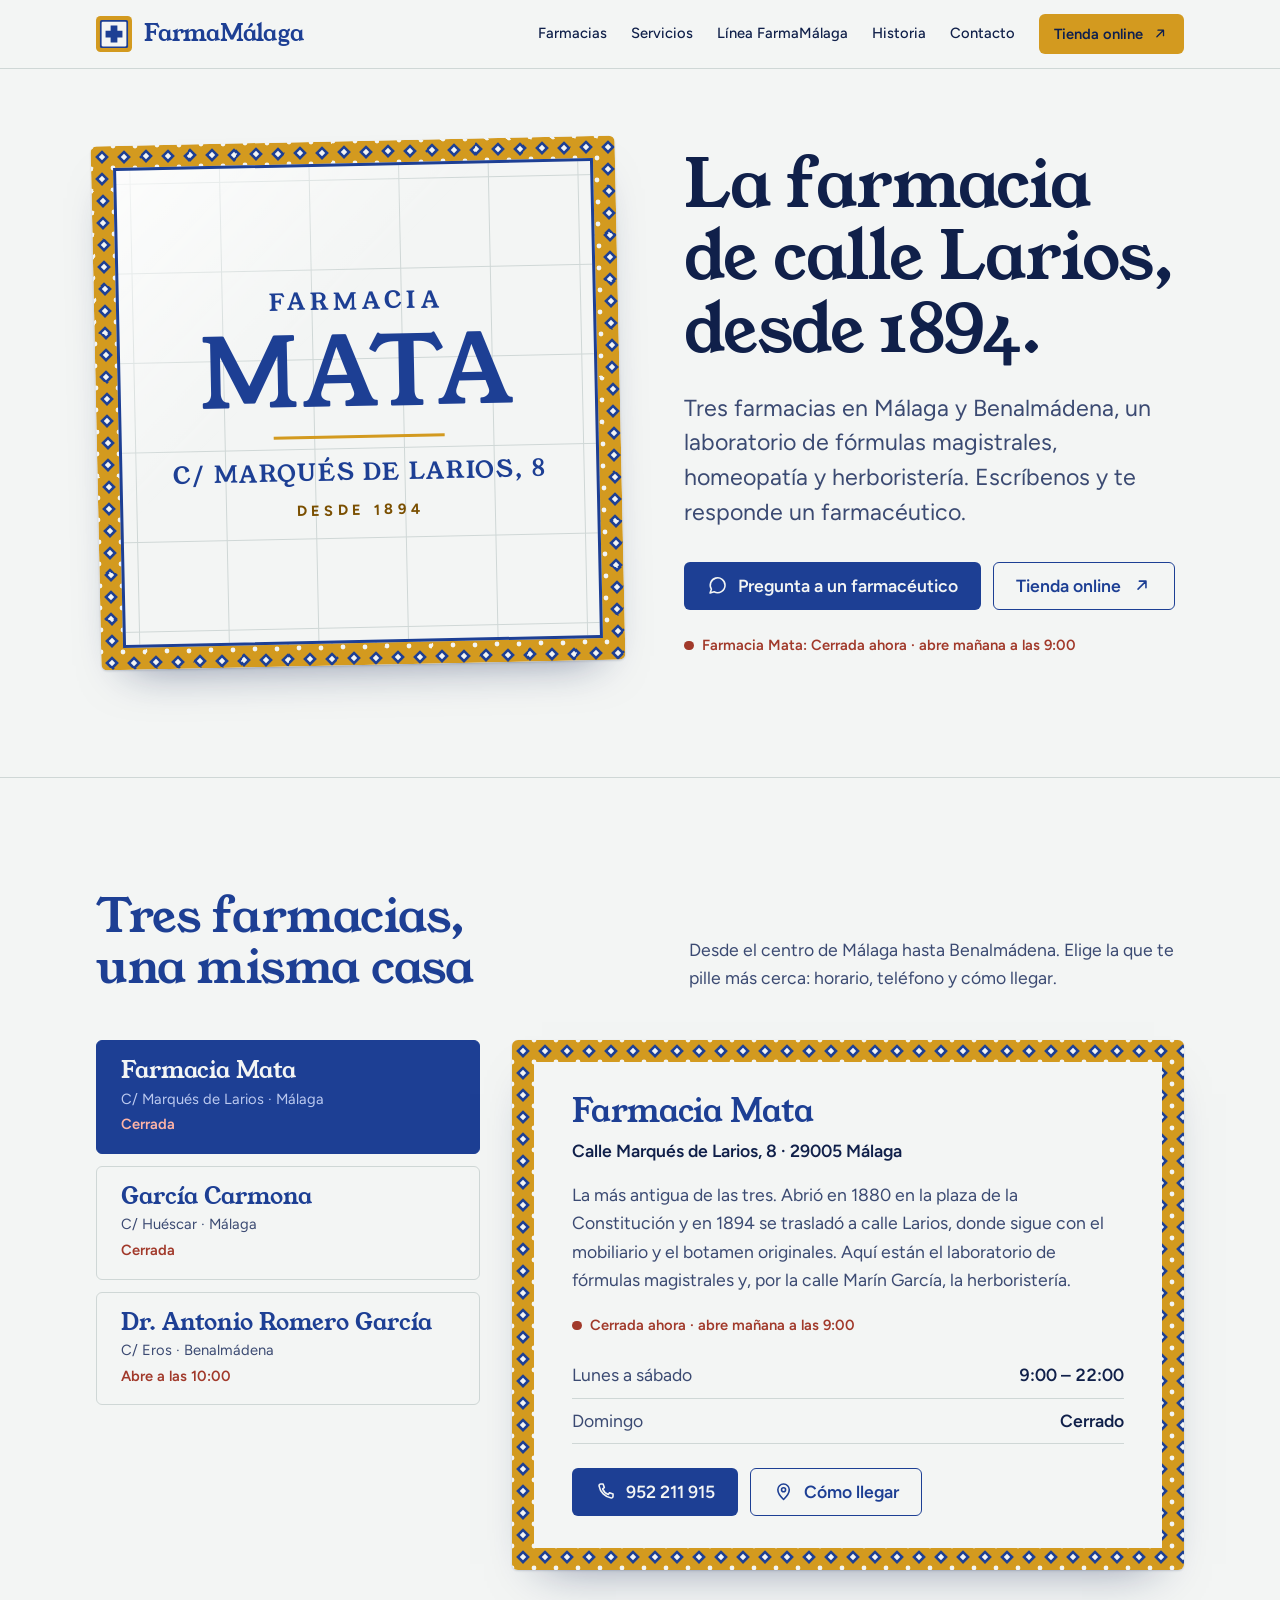
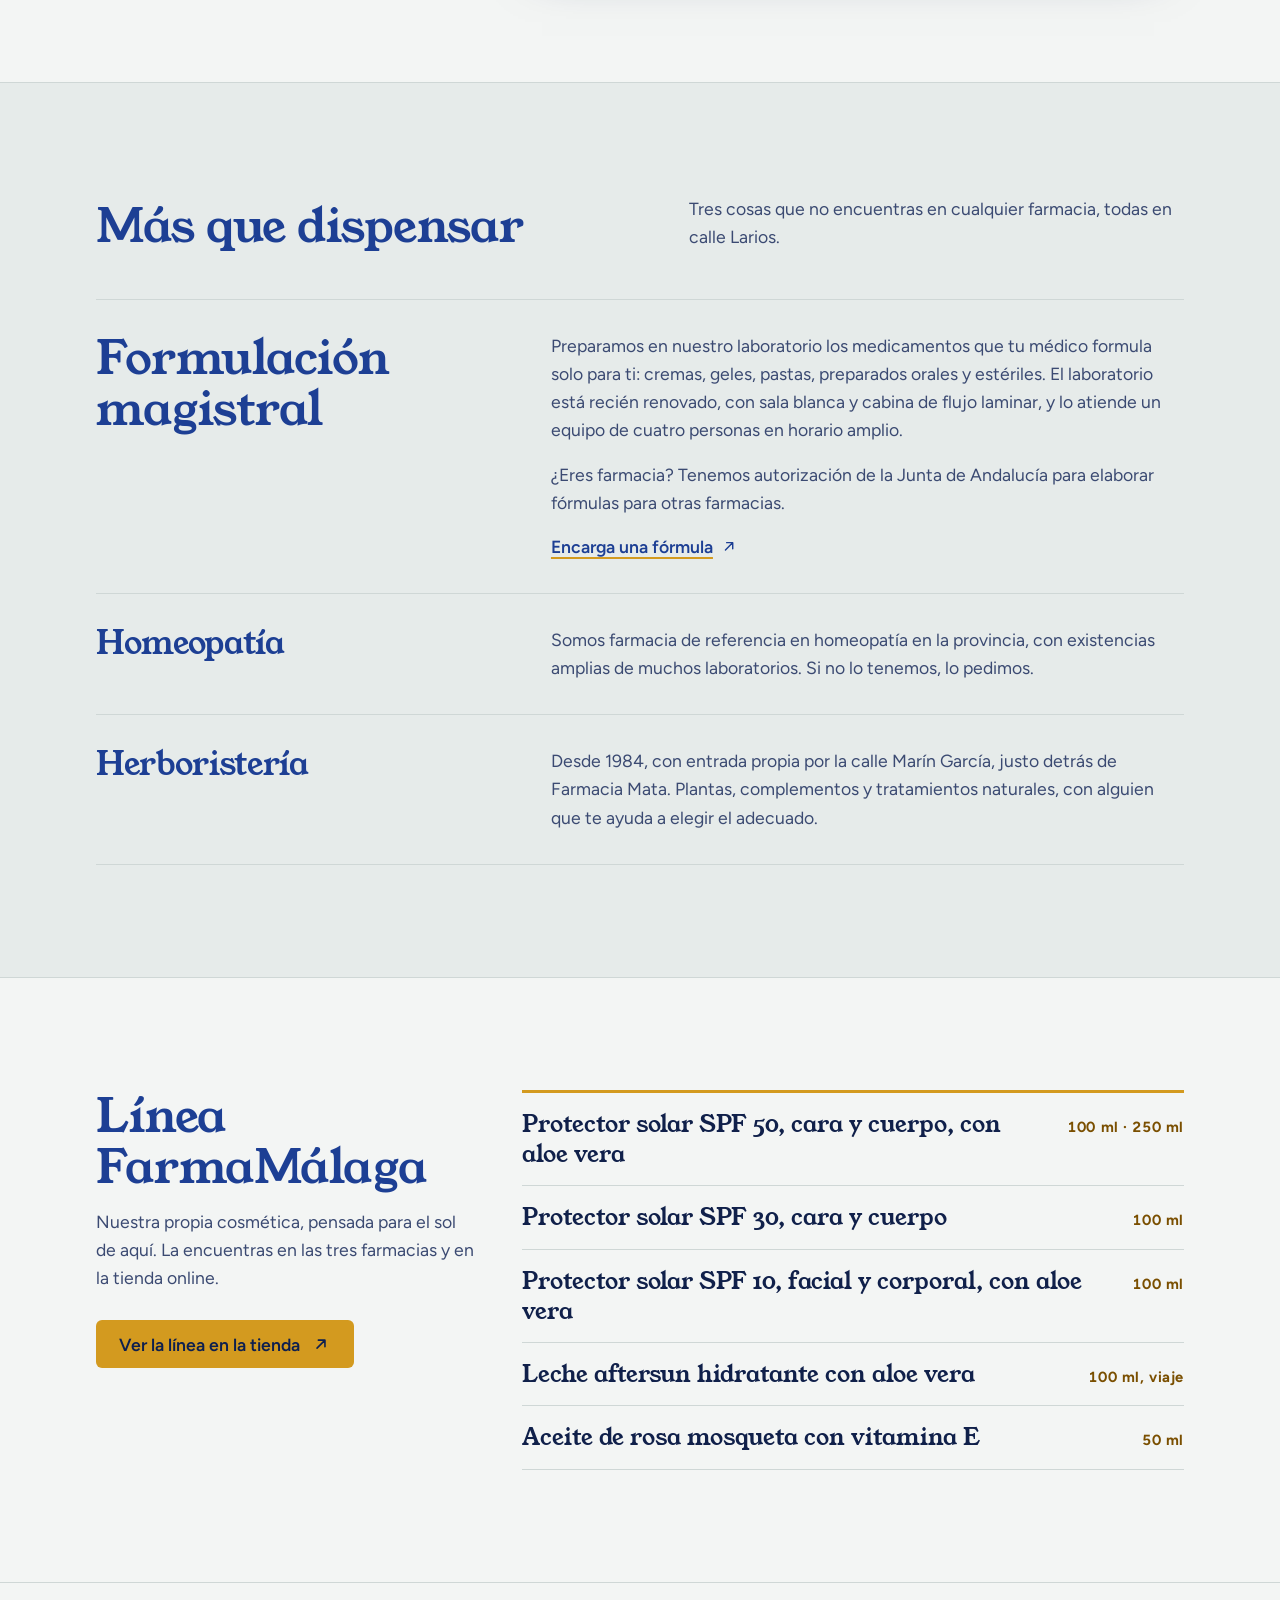
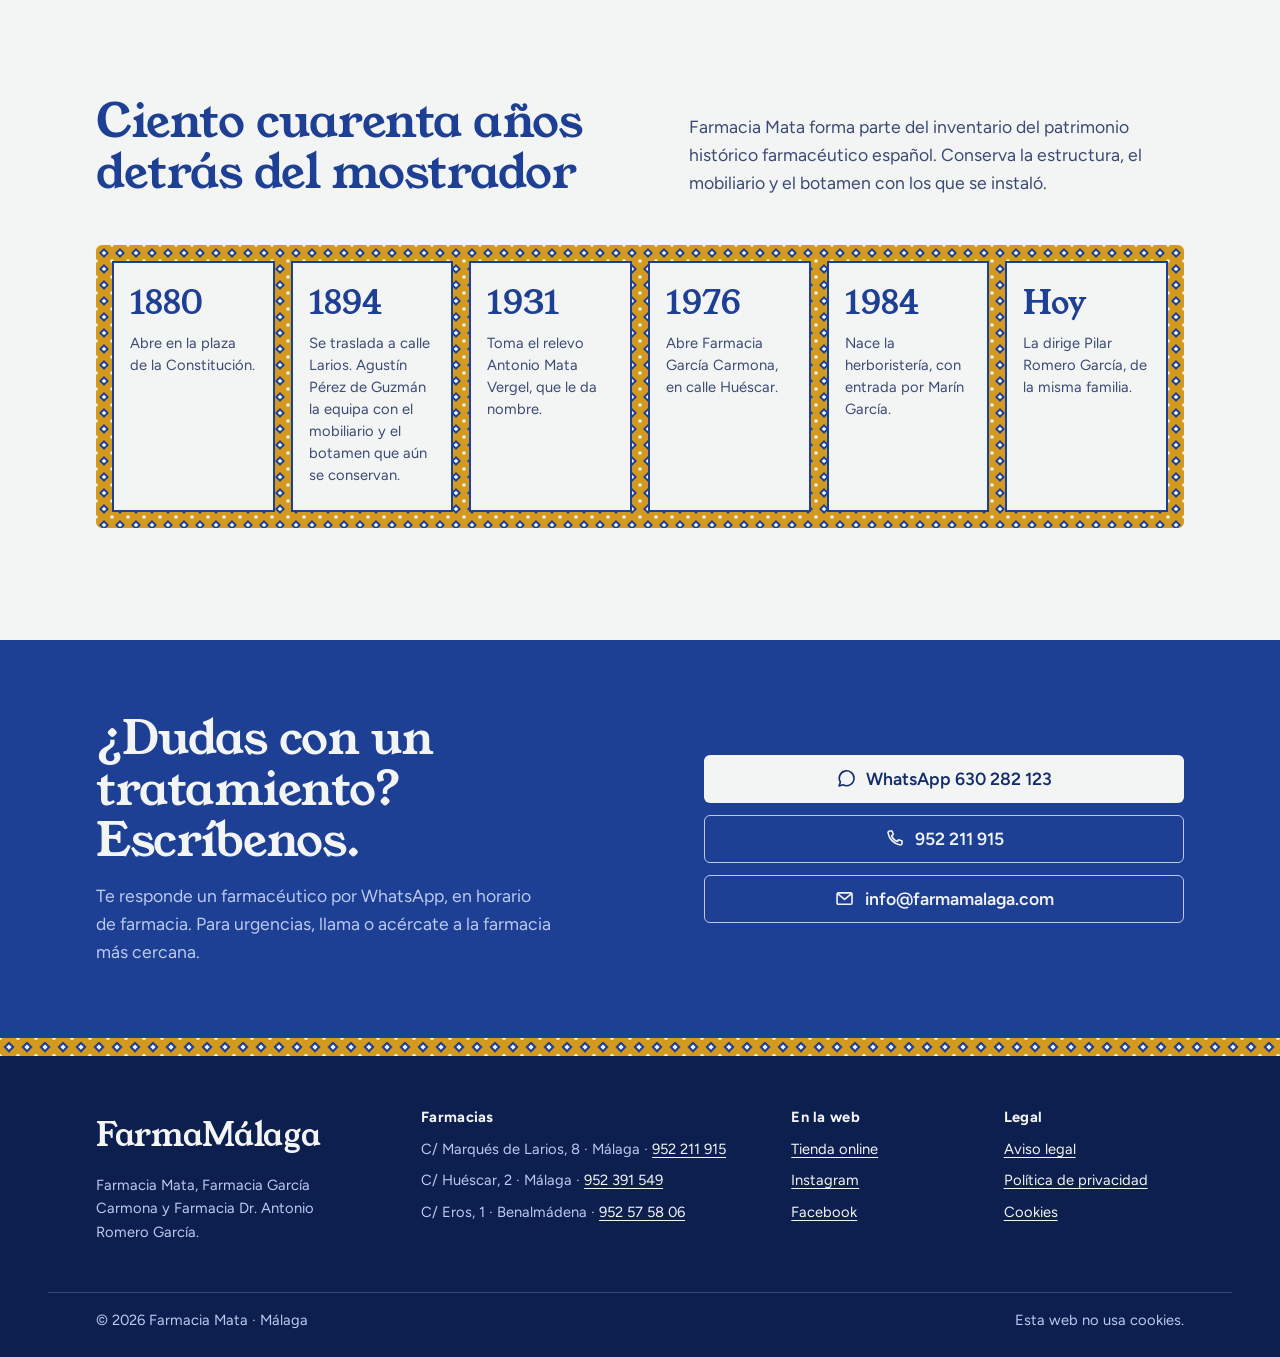
==== index.html @ 36fb7b19 "Web nueva de FarmaMálaga: placa de azulejo malagueña Inicio con las tres farmacias (horario y estado" ====
<!doctype html>
<html lang="es" class="no-js">
<head>
  <meta charset="utf-8">
  <meta name="viewport" content="width=device-width, initial-scale=1">
  <title>FarmaMálaga · Farmacia Mata, en calle Larios desde 1894</title>
  <meta name="description" content="Farmacia Mata, García Carmona y Dr. Antonio Romero García: tres farmacias en Málaga y Benalmádena. Fórmulas magistrales, homeopatía, herboristería y consejo farmacéutico por WhatsApp.">
  <link rel="canonical" href="https://farmamalaga.com/">
  <meta name="theme-color" content="#1d3f94">
  <meta property="og:type" content="website">
  <meta property="og:title" content="FarmaMálaga · Farmacia Mata, en calle Larios desde 1894">
  <meta property="og:description" content="Tres farmacias en Málaga y Benalmádena. Escríbenos y te responde un farmacéutico.">
  <meta property="og:locale" content="es_ES">
  <link rel="icon" href="assets/favicon.svg" type="image/svg+xml">
  <link rel="preload" href="assets/fonts/young-serif-400.woff2" as="font" type="font/woff2" crossorigin>
  <link rel="preload" href="assets/fonts/figtree-var.woff2" as="font" type="font/woff2" crossorigin>
  <link rel="stylesheet" href="css/styles.css">
  <script>document.documentElement.classList.replace('no-js','js');</script>
  <script type="application/ld+json">
  {
    "@context": "https://schema.org",
    "@graph": [
      {"@type": "Pharmacy", "name": "Farmacia Mata", "foundingDate": "1880", "telephone": "+34 952 211 915",
       "address": {"@type": "PostalAddress", "streetAddress": "Calle Marqués de Larios, 8", "postalCode": "29005", "addressLocality": "Málaga", "addressCountry": "ES"},
       "openingHours": "Mo-Sa 09:00-22:00", "url": "https://farmamalaga.com/"},
      {"@type": "Pharmacy", "name": "Farmacia García Carmona", "telephone": "+34 952 391 549",
       "address": {"@type": "PostalAddress", "streetAddress": "Calle Huéscar, 2", "postalCode": "29007", "addressLocality": "Málaga", "addressCountry": "ES"}},
      {"@type": "Pharmacy", "name": "Farmacia Dr. Antonio Romero García", "telephone": "+34 952 57 58 06",
       "address": {"@type": "PostalAddress", "streetAddress": "Calle Eros, 1", "addressLocality": "Benalmádena", "addressRegion": "Málaga", "addressCountry": "ES"}}
    ]
  }
  </script>
</head>
<body>
  <svg width="0" height="0" style="position:absolute" aria-hidden="true">
    <symbol id="i-chat" viewBox="0 0 24 24"><path d="M20.5 11.6a8.4 8.4 0 0 1-12.4 7.4L3.5 20.5l1.5-4.4A8.4 8.4 0 1 1 20.5 11.6Z" fill="none" stroke="currentColor" stroke-width="1.8" stroke-linejoin="round"/></symbol>
    <symbol id="i-phone" viewBox="0 0 24 24"><path d="M6.6 3.5h2.6l1.4 4-2 1.4a12 12 0 0 0 6.5 6.5l1.4-2 4 1.4v2.6a1.9 1.9 0 0 1-2 1.9A16.9 16.9 0 0 1 4.6 5.5a1.9 1.9 0 0 1 2-2Z" fill="none" stroke="currentColor" stroke-width="1.8" stroke-linejoin="round"/></symbol>
    <symbol id="i-pin" viewBox="0 0 24 24"><path d="M12 21s-6.5-6-6.5-11a6.5 6.5 0 0 1 13 0c0 5-6.5 11-6.5 11Z" fill="none" stroke="currentColor" stroke-width="1.8" stroke-linejoin="round"/><circle cx="12" cy="10" r="2.3" fill="none" stroke="currentColor" stroke-width="1.8"/></symbol>
    <symbol id="i-out" viewBox="0 0 24 24"><path d="M8 16 16.5 7.5M9.5 7h7.5v7.5" fill="none" stroke="currentColor" stroke-width="1.8" stroke-linecap="round" stroke-linejoin="round"/></symbol>
    <symbol id="i-mail" viewBox="0 0 24 24"><rect x="3.5" y="5.5" width="17" height="13" rx="1.5" fill="none" stroke="currentColor" stroke-width="1.8"/><path d="m4 6.5 8 6.5 8-6.5" fill="none" stroke="currentColor" stroke-width="1.8" stroke-linejoin="round"/></symbol>
    <symbol id="i-menu" viewBox="0 0 24 24"><path d="M4 7h16M4 12h16M4 17h16" stroke="currentColor" stroke-width="1.8" stroke-linecap="round"/></symbol>
  </svg>

  <a class="skip" href="#contenido">Saltar al contenido</a>

  <header class="site-header">
    <div class="wrap site-header__row">
      <a class="brand" href="#inicio" aria-label="FarmaMálaga, inicio">
        <img class="brand__mark" src="assets/favicon.svg" alt="" width="36" height="36">
        <span class="brand__name">FarmaMálaga</span>
      </a>
      <button class="nav-toggle" type="button" aria-expanded="false" aria-controls="nav">
        <svg aria-hidden="true"><use href="#i-menu"/></svg><span>Menú</span>
      </button>
      <nav id="nav" class="nav" aria-label="Principal">
        <a href="#farmacias">Farmacias</a>
        <a href="#servicios">Servicios</a>
        <a href="#linea">Línea FarmaMálaga</a>
        <a href="#historia">Historia</a>
        <a href="#contacto">Contacto</a>
        <a class="btn btn--small btn--ochre" data-shop href="https://farmamalaga.com/" rel="noopener">Tienda online<svg aria-hidden="true"><use href="#i-out"/></svg></a>
      </nav>
    </div>
  </header>

  <main id="contenido">
    <section class="hero" id="inicio" aria-labelledby="hero-title">
      <div class="wrap hero__grid">
        <figure class="plaque plaque--hero" aria-label="Placa de azulejo: Farmacia Mata, calle Marqués de Larios 8, desde 1894">
          <div class="plaque__field" aria-hidden="true">
            <span class="plaque__small">Farmacia</span>
            <span class="plaque__big">Mata</span>
            <span class="plaque__rule"></span>
            <span class="plaque__line">C/ Marqués de Larios, 8</span>
            <span class="plaque__year">Desde 1894</span>
          </div>
        </figure>

        <div class="hero__copy">
          <h1 id="hero-title">La farmacia de calle Larios, desde 1894.</h1>
          <p class="hero__lede">Tres farmacias en Málaga y Benalmádena, un laboratorio de fórmulas magistrales, homeopatía y herboristería. Escríbenos y te responde un farmacéutico.</p>
          <div class="actions">
            <a class="btn btn--cobalt" data-wa href="https://wa.me/34630282123" rel="noopener">
              <svg aria-hidden="true"><use href="#i-chat"/></svg>Pregunta a un farmacéutico
            </a>
            <a class="btn btn--line" data-shop href="https://farmamalaga.com/" rel="noopener">
              Tienda online<svg aria-hidden="true"><use href="#i-out"/></svg>
            </a>
          </div>
          <p class="status" data-status="mata"><span class="status__dot" aria-hidden="true"></span><span class="status__text">Farmacia Mata: lunes a sábado de 9:00 a 22:00</span></p>
        </div>
      </div>
    </section>

    <section class="section" id="farmacias" aria-labelledby="farmacias-title">
      <div class="wrap">
        <div class="section-head">
          <h2 id="farmacias-title">Tres farmacias, una misma casa</h2>
          <p>Desde el centro de Málaga hasta Benalmádena. Elige la que te pille más cerca: horario, teléfono y cómo llegar.</p>
        </div>

        <div class="pharmacies" data-tabs>
          <div class="pharmacies__list" role="tablist" aria-label="Farmacias">
            <a class="tile-tab" role="tab" id="tab-mata" href="#p-mata" aria-controls="p-mata" aria-selected="true">
              <span class="tile-tab__name">Farmacia Mata</span>
              <span class="tile-tab__street">C/ Marqués de Larios · Málaga</span>
              <span class="tile-tab__status" data-status-short="mata"></span>
            </a>
            <a class="tile-tab" role="tab" id="tab-garcia" href="#p-garcia" aria-controls="p-garcia" aria-selected="false" tabindex="-1">
              <span class="tile-tab__name">García Carmona</span>
              <span class="tile-tab__street">C/ Huéscar · Málaga</span>
              <span class="tile-tab__status" data-status-short="garcia"></span>
            </a>
            <a class="tile-tab" role="tab" id="tab-romero" href="#p-romero" aria-controls="p-romero" aria-selected="false" tabindex="-1">
              <span class="tile-tab__name">Dr. Antonio Romero García</span>
              <span class="tile-tab__street">C/ Eros · Benalmádena</span>
              <span class="tile-tab__status" data-status-short="romero"></span>
            </a>
          </div>

          <div class="pharmacies__stage">
            <article class="panel" id="p-mata" role="tabpanel" aria-labelledby="tab-mata" data-key="mata">
              <h3>Farmacia Mata</h3>
              <p class="panel__addr">Calle Marqués de Larios, 8 · 29005 Málaga</p>
              <p class="panel__text">La más antigua de las tres. Abrió en 1880 en la plaza de la Constitución y en 1894 se trasladó a calle Larios, donde sigue con el mobiliario y el botamen originales. Aquí están el laboratorio de fórmulas magistrales y, por la calle Marín García, la herboristería.</p>
              <p class="status" data-status="mata"><span class="status__dot" aria-hidden="true"></span><span class="status__text">Consulta el horario</span></p>
              <dl class="hours">
                <div><dt>Lunes a sábado</dt><dd>9:00 – 22:00</dd></div>
                <div><dt>Domingo</dt><dd>Cerrado</dd></div>
              </dl>
              <div class="actions actions--panel">
                <a class="btn btn--cobalt" href="tel:+34952211915"><svg aria-hidden="true"><use href="#i-phone"/></svg>952 211 915</a>
                <a class="btn btn--line" href="https://www.google.com/maps/search/?api=1&amp;query=Farmacia+Mata+Calle+Marqu%C3%A9s+de+Larios+8+M%C3%A1laga" rel="noopener"><svg aria-hidden="true"><use href="#i-pin"/></svg>Cómo llegar</a>
              </div>
            </article>

            <article class="panel" id="p-garcia" role="tabpanel" aria-labelledby="tab-garcia" data-key="garcia">
              <h3>Farmacia García Carmona</h3>
              <p class="panel__addr">Calle Huéscar, 2 · 29007 Málaga</p>
              <p class="panel__text">En el centro financiero de la ciudad, abierta desde 1976. Cómoda para pasar antes o después del trabajo.</p>
              <p class="status" data-status="garcia"><span class="status__dot" aria-hidden="true"></span><span class="status__text">Consulta el horario</span></p>
              <dl class="hours">
                <div><dt>Lunes a viernes</dt><dd>9:30 – 14:00 · 16:30 – 20:00</dd></div>
                <div><dt>En verano, tardes</dt><dd>17:00 – 20:30</dd></div>
                <div><dt>Sábado</dt><dd>10:00 – 13:30</dd></div>
                <div><dt>Domingo</dt><dd>Cerrado</dd></div>
              </dl>
              <div class="actions actions--panel">
                <a class="btn btn--cobalt" href="tel:+34952391549"><svg aria-hidden="true"><use href="#i-phone"/></svg>952 391 549</a>
                <a class="btn btn--line" href="https://www.google.com/maps/search/?api=1&amp;query=Farmacia+Calle+Hu%C3%A9scar+2+M%C3%A1laga" rel="noopener"><svg aria-hidden="true"><use href="#i-pin"/></svg>Cómo llegar</a>
              </div>
            </article>

            <article class="panel" id="p-romero" role="tabpanel" aria-labelledby="tab-romero" data-key="romero">
              <h3>Farmacia Dr. Antonio Romero García</h3>
              <p class="panel__addr">Calle Eros, 1 · Benalmádena</p>
              <p class="panel__text">Junto al Hospital Xanit Internacional y Novaschool. La única de las tres que abre los domingos y festivos por la mañana.</p>
              <p class="status" data-status="romero"><span class="status__dot" aria-hidden="true"></span><span class="status__text">Consulta el horario</span></p>
              <dl class="hours">
                <div><dt>Lunes a viernes</dt><dd>9:00 – 21:00</dd></div>
                <div><dt>Sábado</dt><dd>9:30 – 15:00</dd></div>
                <div><dt>Domingo y festivos</dt><dd>10:00 – 14:00</dd></div>
              </dl>
              <div class="actions actions--panel">
                <a class="btn btn--cobalt" href="tel:+34952575806"><svg aria-hidden="true"><use href="#i-phone"/></svg>952 57 58 06</a>
                <a class="btn btn--line" href="https://www.google.com/maps/search/?api=1&amp;query=Farmacia+Calle+Eros+1+Benalm%C3%A1dena" rel="noopener"><svg aria-hidden="true"><use href="#i-pin"/></svg>Cómo llegar</a>
              </div>
            </article>
          </div>
        </div>
      </div>
    </section>

    <section class="section section--deep" id="servicios" aria-labelledby="servicios-title">
      <div class="wrap">
        <div class="section-head">
          <h2 id="servicios-title">Más que dispensar</h2>
          <p>Tres cosas que no encuentras en cualquier farmacia, todas en calle Larios.</p>
        </div>

        <div class="services">
          <article class="service service--lead">
            <h3>Formulación magistral</h3>
            <div class="service__body">
              <p>Preparamos en nuestro laboratorio los medicamentos que tu médico formula solo para ti: cremas, geles, pastas, preparados orales y estériles. El laboratorio está recién renovado, con sala blanca y cabina de flujo laminar, y lo atiende un equipo de cuatro personas en horario amplio.</p>
              <p>¿Eres farmacia? Tenemos autorización de la Junta de Andalucía para elaborar fórmulas para otras farmacias.</p>
              <a class="text-link" data-wa data-wa-text="Hola, quiero encargar una fórmula magistral: " href="https://wa.me/34630282123" rel="noopener">Encarga una fórmula<svg aria-hidden="true"><use href="#i-out"/></svg></a>
            </div>
          </article>
          <article class="service">
            <h3>Homeopatía</h3>
            <div class="service__body">
              <p>Somos farmacia de referencia en homeopatía en la provincia, con existencias amplias de muchos laboratorios. Si no lo tenemos, lo pedimos.</p>
            </div>
          </article>
          <article class="service">
            <h3>Herboristería</h3>
            <div class="service__body">
              <p>Desde 1984, con entrada propia por la calle Marín García, justo detrás de Farmacia Mata. Plantas, complementos y tratamientos naturales, con alguien que te ayuda a elegir el adecuado.</p>
            </div>
          </article>
        </div>
      </div>
    </section>

    <section class="section" id="linea" aria-labelledby="linea-title">
      <div class="wrap linea">
        <div class="section-head section-head--stack">
          <h2 id="linea-title">Línea FarmaMálaga</h2>
          <p>Nuestra propia cosmética, pensada para el sol de aquí. La encuentras en las tres farmacias y en la tienda online.</p>
          <a class="btn btn--ochre" data-shop-search="farmamalaga" href="https://farmamalaga.com/busqueda?controller=search&amp;s=farmamalaga" rel="noopener">Ver la línea en la tienda<svg aria-hidden="true"><use href="#i-out"/></svg></a>
        </div>
        <ul class="shelf">
          <li><a data-shop-search="farmamalaga protector solar spf 50" href="https://farmamalaga.com/busqueda?controller=search&amp;s=farmamalaga+protector+solar+spf+50" rel="noopener"><span class="shelf__name">Protector solar SPF 50, cara y cuerpo, con aloe vera</span><span class="shelf__fmt">100 ml · 250 ml</span></a></li>
          <li><a data-shop-search="farmamalaga protector solar spf 30" href="https://farmamalaga.com/busqueda?controller=search&amp;s=farmamalaga+protector+solar+spf+30" rel="noopener"><span class="shelf__name">Protector solar SPF 30, cara y cuerpo</span><span class="shelf__fmt">100 ml</span></a></li>
          <li><a data-shop-search="farmamalaga protector solar spf-10" href="https://farmamalaga.com/busqueda?controller=search&amp;s=farmamalaga+protector+solar+spf-10" rel="noopener"><span class="shelf__name">Protector solar SPF 10, facial y corporal, con aloe vera</span><span class="shelf__fmt">100 ml</span></a></li>
          <li><a data-shop-search="farmamalaga aftersun" href="https://farmamalaga.com/busqueda?controller=search&amp;s=farmamalaga+aftersun" rel="noopener"><span class="shelf__name">Leche aftersun hidratante con aloe vera</span><span class="shelf__fmt">100 ml, viaje</span></a></li>
          <li><a data-shop-search="farmamalaga rosa mosqueta" href="https://farmamalaga.com/busqueda?controller=search&amp;s=farmamalaga+rosa+mosqueta" rel="noopener"><span class="shelf__name">Aceite de rosa mosqueta con vitamina E</span><span class="shelf__fmt">50 ml</span></a></li>
        </ul>
      </div>
    </section>

    <section class="section section--history" id="historia" aria-labelledby="historia-title">
      <div class="wrap">
        <div class="section-head">
          <h2 id="historia-title">Ciento cuarenta años detrás del mostrador</h2>
          <p>Farmacia Mata forma parte del inventario del patrimonio histórico farmacéutico español. Conserva la estructura, el mobiliario y el botamen con los que se instaló.</p>
        </div>
        <ol class="timeline">
          <li><span class="timeline__year">1880</span><p>Abre en la plaza de la Constitución.</p></li>
          <li><span class="timeline__year">1894</span><p>Se traslada a calle Larios. Agustín Pérez de Guzmán la equipa con el mobiliario y el botamen que aún se conservan.</p></li>
          <li><span class="timeline__year">1931</span><p>Toma el relevo Antonio Mata Vergel, que le da nombre.</p></li>
          <li><span class="timeline__year">1976</span><p>Abre Farmacia García Carmona, en calle Huéscar.</p></li>
          <li><span class="timeline__year">1984</span><p>Nace la herboristería, con entrada por Marín García.</p></li>
          <li><span class="timeline__year">Hoy</span><p>La dirige Pilar Romero García, de la misma familia.</p></li>
        </ol>
      </div>
    </section>

    <section class="cta" id="contacto" aria-labelledby="contacto-title">
      <div class="wrap cta__grid">
        <div>
          <h2 id="contacto-title">¿Dudas con un tratamiento? Escríbenos.</h2>
          <p>Te responde un farmacéutico por WhatsApp, en horario de farmacia. Para urgencias, llama o acércate a la farmacia más cercana.</p>
        </div>
        <div class="cta__actions">
          <a class="btn btn--glaze" data-wa href="https://wa.me/34630282123" rel="noopener"><svg aria-hidden="true"><use href="#i-chat"/></svg>WhatsApp 630 282 123</a>
          <a class="btn btn--on-cobalt" href="tel:+34952211915"><svg aria-hidden="true"><use href="#i-phone"/></svg>952 211 915</a>
          <a class="btn btn--on-cobalt" href="mailto:info@farmamalaga.com"><svg aria-hidden="true"><use href="#i-mail"/></svg>info@farmamalaga.com</a>
        </div>
      </div>
    </section>
  </main>

  <footer class="footer">
    <div class="wrap footer__grid">
      <div class="footer__brand">
        <span class="brand__name">FarmaMálaga</span>
        <p>Farmacia Mata, Farmacia García Carmona y Farmacia Dr. Antonio Romero García.</p>
      </div>
      <div>
        <h2 class="footer__h">Farmacias</h2>
        <ul>
          <li>C/ Marqués de Larios, 8 · Málaga · <a href="tel:+34952211915">952 211 915</a></li>
          <li>C/ Huéscar, 2 · Málaga · <a href="tel:+34952391549">952 391 549</a></li>
          <li>C/ Eros, 1 · Benalmádena · <a href="tel:+34952575806">952 57 58 06</a></li>
        </ul>
      </div>
      <div>
        <h2 class="footer__h">En la web</h2>
        <ul>
          <li><a data-shop href="https://farmamalaga.com/" rel="noopener">Tienda online</a></li>
          <li><a href="https://www.instagram.com/farmacia_mata/" rel="noopener">Instagram</a></li>
          <li><a href="https://www.facebook.com/farmamalaga/" rel="noopener">Facebook</a></li>
        </ul>
      </div>
      <div>
        <h2 class="footer__h">Legal</h2>
        <ul>
          <li><a href="legal.html#aviso-legal">Aviso legal</a></li>
          <li><a href="legal.html#privacidad">Política de privacidad</a></li>
          <li><a href="legal.html#cookies">Cookies</a></li>
        </ul>
      </div>
    </div>
    <div class="wrap footer__base">
      <p>© <span data-year>2026</span> Farmacia Mata · Málaga</p>
      <p>Esta web no usa cookies.</p>
    </div>
  </footer>

  <script src="js/config.js"></script>
  <script src="js/main.js"></script>
</body>
</html>
---- css/styles.css ----
/* FarmaMálaga · placa de azulejo malagueña.
   Ground: glazed tile white. Ink: cobalt. Frame: ochre tiles. Grout is the only hairline. */

@font-face {
  font-family: "Young Serif";
  src: url("../assets/fonts/young-serif-400.woff2") format("woff2");
  font-weight: 400;
  font-display: swap;
}
@font-face {
  font-family: "Figtree";
  src: url("../assets/fonts/figtree-var.woff2") format("woff2");
  font-weight: 300 900;
  font-display: swap;
}
@font-face {
  font-family: "Figtree";
  src: url("../assets/fonts/figtree-var-italic.woff2") format("woff2");
  font-weight: 300 900;
  font-style: italic;
  font-display: swap;
}

:root {
  --glaze: #f3f5f4;
  --glaze-deep: #e6ebea;
  --grout: #cfd7d6;
  --ink: #10204a;
  --ink-soft: #3b4a72;
  --cobalt: #1d3f94;
  --cobalt-deep: #132c6c;
  --cobalt-night: #0d1f4f;
  --on-cobalt: #f3f5f4;
  --on-cobalt-soft: #bccaf0;
  --ochre: #d39a1f;
  --ochre-ink: #7a4f00;
  --open: #17734a;
  --closed: #a1392a;

  --display: "Young Serif", Georgia, serif;
  --body: "Figtree", system-ui, sans-serif;

  --step--1: clamp(0.84rem, 0.8rem + 0.15vw, 0.92rem);
  --step-0: clamp(1rem, 0.96rem + 0.2vw, 1.1rem);
  --step-1: clamp(1.2rem, 1.1rem + 0.45vw, 1.45rem);
  --step-2: clamp(1.5rem, 1.3rem + 0.9vw, 2.05rem);
  --step-3: clamp(1.95rem, 1.6rem + 1.7vw, 3rem);
  --step-4: clamp(2.4rem, 1.8rem + 3vw, 4.4rem);

  --s-1: 0.25rem; --s-2: 0.5rem; --s-3: 0.75rem; --s-4: 1rem; --s-5: 1.5rem;
  --s-6: 2rem; --s-7: 3rem; --s-8: 4.5rem; --s-9: 7rem;

  --gutter: clamp(1rem, 4vw, 3rem);
  --max: 74rem;
  --radius: 6px;
  --ease-out: cubic-bezier(0.16, 1, 0.3, 1);

  /* ochre frame tile: ochre ground, cobalt lozenge, glaze dots on the corners */
  --frame-tile: url("data:image/svg+xml,%3Csvg xmlns='http://www.w3.org/2000/svg' viewBox='0 0 24 24'%3E%3Crect width='24' height='24' fill='%23d39a1f'/%3E%3Cpath d='M12 4.5 19.5 12 12 19.5 4.5 12z' fill='%231d3f94'/%3E%3Cpath d='M12 8.5 15.5 12 12 15.5 8.5 12z' fill='%23f3f5f4'/%3E%3Ccircle cx='0' cy='0' r='2.6' fill='%23f3f5f4'/%3E%3Ccircle cx='24' cy='0' r='2.6' fill='%23f3f5f4'/%3E%3Ccircle cx='0' cy='24' r='2.6' fill='%23f3f5f4'/%3E%3Ccircle cx='24' cy='24' r='2.6' fill='%23f3f5f4'/%3E%3C/svg%3E");
}

*, *::before, *::after { box-sizing: border-box; }
html { -webkit-text-size-adjust: 100%; scroll-behavior: smooth; scroll-padding-top: 5rem; }
body {
  margin: 0;
  background: var(--glaze);
  color: var(--ink);
  font-family: var(--body);
  font-size: var(--step-0);
  line-height: 1.6;
  text-rendering: optimizeLegibility;
}
img, svg { display: block; max-width: 100%; }
h1, h2, h3 { font-family: var(--display); font-weight: 400; line-height: 1.08; margin: 0; text-wrap: balance; letter-spacing: -0.01em; }
p { margin: 0; text-wrap: pretty; }
a { color: inherit; text-underline-offset: 0.2em; text-decoration-thickness: 1px; }
::selection { background: var(--cobalt); color: var(--on-cobalt); }
:focus-visible { outline: 3px solid var(--ochre); outline-offset: 3px; border-radius: 3px; }
html { scrollbar-color: var(--cobalt) var(--glaze-deep); accent-color: var(--cobalt); caret-color: var(--cobalt); }

.wrap { width: 100%; max-width: var(--max); margin-inline: auto; padding-inline: var(--gutter); }
.skip { position: absolute; left: var(--s-4); top: -4rem; background: var(--cobalt); color: var(--on-cobalt); padding: var(--s-2) var(--s-4); z-index: 20; border-radius: var(--radius); }
.skip:focus { top: var(--s-4); }

/* ---------- Buttons ---------- */
.btn {
  display: inline-flex; align-items: center; gap: 0.55em;
  min-height: 3rem; padding: 0.7em 1.25em;
  font: 600 var(--step-0)/1.1 var(--body);
  text-decoration: none; border-radius: var(--radius);
  border: 1.5px solid transparent;
  transition: background-color 160ms ease-out, color 160ms ease-out, border-color 160ms ease-out, transform 140ms ease-out;
  -webkit-tap-highlight-color: transparent;
}
.btn svg { width: 1.2em; height: 1.2em; flex: none; }
.btn:active { transform: scale(0.97); }
.btn--small { min-height: 2.5rem; padding: 0.5em 0.95em; font-size: var(--step--1); }
.btn--cobalt { background: var(--cobalt); color: var(--on-cobalt); }
.btn--line { border-color: var(--cobalt); color: var(--cobalt); }
.btn--ochre { background: var(--ochre); color: var(--cobalt-night); }
.btn--glaze { background: var(--glaze); color: var(--cobalt-deep); }
.btn--on-cobalt { border-color: var(--on-cobalt-soft); color: var(--on-cobalt); }
@media (hover: hover) {
  .btn--cobalt:hover { background: var(--cobalt-deep); }
  .btn--line:hover { background: var(--cobalt); color: var(--on-cobalt); }
  .btn--ochre:hover { background: #e2aa2c; }
  .btn--glaze:hover { background: #fff; }
  .btn--on-cobalt:hover { background: rgba(243, 245, 244, 0.1); border-color: var(--on-cobalt); }
}
.actions { display: flex; flex-wrap: wrap; gap: var(--s-3); }

.text-link { display: inline-flex; align-items: center; gap: 0.35em; font-weight: 600; color: var(--cobalt); text-decoration: underline; text-decoration-color: var(--ochre); text-decoration-thickness: 2px; }
.text-link svg { width: 1.1em; height: 1.1em; }

/* ---------- Header ---------- */
.site-header {
  position: sticky; top: 0; z-index: 10;
  background: color-mix(in srgb, var(--glaze) 94%, transparent);
  backdrop-filter: saturate(1.4) blur(10px);
  border-bottom: 1px solid var(--grout);
}
.site-header__row { display: flex; align-items: center; gap: var(--s-4); min-height: 4.25rem; }
.brand { display: inline-flex; align-items: center; gap: var(--s-3); text-decoration: none; margin-right: auto; }
.brand__mark { width: 2.25rem; height: 2.25rem; }
.brand__name { font-family: var(--display); font-size: var(--step-1); color: var(--cobalt); letter-spacing: -0.01em; }
.nav { display: flex; align-items: center; gap: var(--s-5); font-weight: 500; font-size: var(--step--1); }
.nav a:not(.btn) { text-decoration: none; color: var(--ink); padding-block: var(--s-2); background: linear-gradient(var(--ochre), var(--ochre)) left bottom / 0 2px no-repeat; transition: background-size 220ms var(--ease-out); }
.nav a:not(.btn):hover { background-size: 100% 2px; }
.nav-toggle { display: none; }

@media (max-width: 56rem) {
  .js .nav-toggle {
    display: inline-flex; align-items: center; gap: var(--s-2);
    min-height: 2.75rem; padding: 0 var(--s-3);
    font: 600 var(--step--1) var(--body); color: var(--cobalt);
    background: none; border: 1.5px solid var(--cobalt); border-radius: var(--radius);
  }
  .nav-toggle svg { width: 1.25rem; height: 1.25rem; }
  .js .nav {
    position: absolute; inset: 100% 0 auto 0;
    flex-direction: column; align-items: stretch; gap: 0;
    padding: var(--s-2) var(--gutter) var(--s-5);
    background: var(--glaze); border-bottom: 1px solid var(--grout);
    font-size: var(--step-0);
    opacity: 0; translate: 0 -0.5rem; visibility: hidden;
    transition: opacity 180ms ease-out, translate 220ms var(--ease-out), visibility 0s linear 220ms;
  }
  .js .nav a:not(.btn) { padding-block: var(--s-3); border-bottom: 1px solid var(--grout); background: none; }
  .js .nav .btn { margin-top: var(--s-4); justify-content: center; }
  .js .site-header.is-open .nav { opacity: 1; translate: 0 0; visibility: visible; transition-delay: 0s; }
  .no-js .site-header__row { flex-wrap: wrap; padding-block: var(--s-3); }
  .no-js .nav { flex-wrap: wrap; gap: var(--s-3) var(--s-4); }
}

/* ---------- Plaque (the world) ---------- */
.plaque {
  margin: 0;
  padding: clamp(14px, 2.2vw, 22px);
  background: var(--frame-tile) 0 0 / clamp(14px, 2.2vw, 22px);
  border-radius: var(--radius);
  box-shadow: 0 1px 2px rgba(13, 31, 79, 0.18), 0 24px 48px -28px rgba(13, 31, 79, 0.55);
}
.plaque__field {
  --tile: clamp(3.4rem, 7vw, 5.6rem);
  position: relative;
  display: grid; justify-items: center; align-content: center; gap: var(--s-2);
  padding: var(--s-7) var(--s-5);
  border: 3px solid var(--cobalt);
  background-color: var(--glaze);
  background-image:
    linear-gradient(135deg, rgba(255, 255, 255, 0.75) 0%, rgba(255, 255, 255, 0) 38%),
    linear-gradient(to right, var(--grout) 1px, transparent 1px),
    linear-gradient(to bottom, var(--grout) 1px, transparent 1px);
  background-size: 100% 100%, var(--tile) var(--tile), var(--tile) var(--tile);
  background-position: 0 0, center, center;
  color: var(--cobalt);
  font-family: var(--display);
  text-transform: uppercase;
  text-align: center;
}
.plaque__small { font-size: var(--step-1); letter-spacing: 0.22em; }
.plaque__big { font-size: clamp(3.6rem, 2rem + 7vw, 6rem); line-height: 0.95; letter-spacing: 0.04em; }
.plaque__rule { width: 40%; height: 0; border-top: 3px solid var(--ochre); margin-block: var(--s-2); }
.plaque__line { font-size: var(--step-1); letter-spacing: 0.08em; }
.plaque__year { font-size: var(--step--1); letter-spacing: 0.3em; color: var(--ochre-ink); font-family: var(--body); font-weight: 700; }

/* ---------- Hero ---------- */
.hero { padding-block: var(--s-8) var(--s-9); }
.hero__grid { display: grid; grid-template-columns: minmax(0, 1.05fr) minmax(0, 1fr); gap: clamp(2rem, 5vw, 5rem); align-items: center; }
.plaque--hero { rotate: -1.2deg; }
.plaque--hero .plaque__field { min-height: clamp(20rem, 38vw, 30rem); }
.hero__copy h1 { font-size: var(--step-4); color: var(--ink); max-width: 13ch; }
.hero__lede { margin-top: var(--s-5); font-size: var(--step-1); line-height: 1.5; color: var(--ink-soft); max-width: 34ch; }
.hero__copy .actions { margin-top: var(--s-6); }

.status { display: flex; align-items: center; gap: var(--s-2); margin-top: var(--s-5); font-weight: 600; font-size: var(--step--1); color: var(--ink-soft); }
.status__dot { width: 0.6rem; height: 0.6rem; border-radius: 50%; background: var(--grout); flex: none; }
.status[data-state="open"] { color: var(--open); }
.status[data-state="open"] .status__dot { background: var(--open); box-shadow: 0 0 0 3px color-mix(in srgb, var(--open) 22%, transparent); }
.status[data-state="closed"] { color: var(--closed); }
.status[data-state="closed"] .status__dot { background: var(--closed); }

@media (max-width: 52rem) {
  .hero { padding-block: var(--s-6) var(--s-8); }
  .hero__grid { grid-template-columns: 1fr; }
  .plaque--hero { rotate: 0deg; }
  .plaque--hero .plaque__field { min-height: 0; padding-block: var(--s-6); }
}

/* ---------- Sections ---------- */
.section { padding-block: var(--s-9); border-top: 1px solid var(--grout); }
.section--deep { background: var(--glaze-deep); }
.section-head { display: grid; grid-template-columns: minmax(0, 1.1fr) minmax(0, 1fr); gap: var(--s-4) var(--s-7); align-items: end; margin-bottom: var(--s-7); }
.section-head h2 { font-size: var(--step-3); color: var(--cobalt); max-width: 18ch; }
.section-head p { color: var(--ink-soft); max-width: 46ch; }
.section-head--stack { grid-template-columns: 1fr; align-items: start; margin-bottom: 0; }
.section-head--stack .btn { justify-self: start; margin-top: var(--s-3); }
@media (max-width: 52rem) {
  .section { padding-block: var(--s-8); }
  .section-head { grid-template-columns: 1fr; margin-bottom: var(--s-6); }
}

/* ---------- Pharmacies (tabs + flipping tile) ---------- */
.pharmacies { display: grid; grid-template-columns: minmax(0, 0.8fr) minmax(0, 1.4fr); gap: var(--s-6); align-items: start; }
.pharmacies__list { display: grid; gap: var(--s-3); }
.tile-tab {
  display: grid; gap: 0.15rem;
  padding: var(--s-4) var(--s-5);
  text-decoration: none;
  background: var(--glaze);
  border: 1.5px solid var(--grout);
  border-radius: var(--radius);
  transition: border-color 160ms ease-out, background-color 160ms ease-out, transform 140ms ease-out;
}
.tile-tab:active { transform: scale(0.985); }
.tile-tab__name { font-family: var(--display); font-size: var(--step-1); color: var(--cobalt); line-height: 1.2; }
.tile-tab__street { font-size: var(--step--1); color: var(--ink-soft); }
.tile-tab__status { font-size: var(--step--1); font-weight: 600; min-height: 1.4em; }
.tile-tab__status[data-state="open"] { color: var(--open); }
.tile-tab__status[data-state="closed"] { color: var(--closed); }
@media (hover: hover) { .tile-tab:hover { border-color: var(--cobalt); } }
.tile-tab[aria-selected="true"] {
  border-color: var(--cobalt);
  background: var(--cobalt);
}
.tile-tab[aria-selected="true"] .tile-tab__name { color: var(--on-cobalt); }
.tile-tab[aria-selected="true"] .tile-tab__street { color: var(--on-cobalt-soft); }
.tile-tab[aria-selected="true"] .tile-tab__status[data-state="open"] { color: #8fe0b6; }
.tile-tab[aria-selected="true"] .tile-tab__status[data-state="closed"] { color: #ffb4a6; }

.pharmacies__stage { perspective: 1400px; }
.panel {
  padding: clamp(14px, 2.2vw, 22px);
  background: var(--frame-tile) 0 0 / clamp(14px, 2.2vw, 22px);
  border-radius: var(--radius);
  box-shadow: 0 1px 2px rgba(13, 31, 79, 0.16), 0 24px 48px -30px rgba(13, 31, 79, 0.5);
}
.panel > * { background: var(--glaze); }
.panel { display: grid; }
.panel > :first-child { padding-top: var(--s-6); }
.panel > :last-child { padding-bottom: var(--s-6); }
.panel > * { padding-inline: clamp(1.25rem, 3vw, 2.5rem); margin: 0; }
.panel h3 { font-size: var(--step-2); color: var(--cobalt); padding-bottom: var(--s-2); }
.panel__addr { font-weight: 600; padding-bottom: var(--s-4); }
.panel__text { color: var(--ink-soft); max-width: none; padding-bottom: var(--s-2); }
.panel .status { margin-top: 0; padding-top: var(--s-3); }
.hours { display: grid; padding-block: var(--s-4) var(--s-5); }
.hours div { display: flex; justify-content: space-between; gap: var(--s-4); padding-block: var(--s-2); border-bottom: 1px solid var(--grout); }
.hours dt { color: var(--ink-soft); }
.hours dd { margin: 0; font-weight: 600; font-variant-numeric: tabular-nums; text-align: right; }
.actions--panel { padding-top: 0; }

.js .panel[hidden] { display: none; }
.no-js .panel + .panel { margin-top: var(--s-5); }
.panel.is-entering { animation: tile-turn 420ms var(--ease-out) both; transform-origin: 50% 50%; }
@keyframes tile-turn {
  from { transform: rotateY(-78deg); opacity: 0.2; filter: blur(2px); }
  to { transform: rotateY(0deg); opacity: 1; filter: blur(0); }
}
@media (max-width: 52rem) {
  .pharmacies { grid-template-columns: 1fr; }
  .pharmacies__list { grid-template-columns: repeat(3, minmax(0, 1fr)); gap: var(--s-2); }
  .tile-tab { padding: var(--s-3); }
  .tile-tab__name { font-size: var(--step-0); }
  .tile-tab__street { display: none; }
  .actions--panel .btn { flex: 1 1 12rem; justify-content: center; }
}

/* ---------- Services ---------- */
.services { display: grid; }
.service { display: grid; grid-template-columns: minmax(0, 0.9fr) minmax(0, 1.4fr); gap: var(--s-4) var(--s-7); padding-block: var(--s-6); border-top: 1px solid var(--grout); }
.service:last-child { border-bottom: 1px solid var(--grout); }
.service h3 { font-size: var(--step-2); color: var(--cobalt); }
.service--lead h3 { font-size: var(--step-3); }
.service__body { display: grid; gap: var(--s-4); max-width: 62ch; color: var(--ink-soft); }
.service__body .text-link { justify-self: start; }
@media (max-width: 52rem) { .service { grid-template-columns: 1fr; } }

/* ---------- Own line ---------- */
.linea { display: grid; grid-template-columns: minmax(0, 0.8fr) minmax(0, 1.4fr); gap: var(--s-7); align-items: start; }
.shelf { list-style: none; margin: 0; padding: 0; border-top: 3px solid var(--ochre); }
.shelf a {
  display: flex; align-items: baseline; gap: var(--s-4);
  padding-block: var(--s-4);
  border-bottom: 1px solid var(--grout);
  text-decoration: none;
  transition: color 160ms ease-out;
}
.shelf__name { font-family: var(--display); font-size: var(--step-1); color: var(--ink); line-height: 1.3; }
.shelf__fmt { margin-left: auto; flex: none; font-size: var(--step--1); color: var(--ochre-ink); font-weight: 700; letter-spacing: 0.04em; font-variant-numeric: tabular-nums; }
@media (hover: hover) { .shelf a:hover .shelf__name { color: var(--cobalt); text-decoration: underline; text-decoration-color: var(--ochre); text-decoration-thickness: 2px; } }
@media (max-width: 52rem) {
  .linea { grid-template-columns: 1fr; gap: var(--s-6); }
  .shelf a { flex-direction: column; gap: var(--s-1); }
  .shelf__fmt { margin-left: 0; }
}

/* ---------- History: a strip of tiles ---------- */
.timeline {
  list-style: none; margin: 0; padding: clamp(10px, 1.6vw, 16px);
  display: grid; grid-template-columns: repeat(6, minmax(0, 1fr));
  gap: clamp(10px, 1.6vw, 16px);
  background: var(--frame-tile) 0 0 / clamp(10px, 1.6vw, 16px);
  border-radius: var(--radius);
}
.timeline li {
  display: grid; align-content: start; gap: var(--s-3);
  padding: var(--s-5) var(--s-4);
  background: var(--glaze);
  border: 2px solid var(--cobalt);
}
.timeline__year { font-family: var(--display); font-size: var(--step-2); color: var(--cobalt); line-height: 1; font-variant-numeric: lining-nums; }
.timeline p { font-size: var(--step--1); color: var(--ink-soft); line-height: 1.5; }
@media (max-width: 64rem) { .timeline { grid-template-columns: repeat(3, minmax(0, 1fr)); } }
@media (max-width: 40rem) {
  .timeline { grid-template-columns: 1fr; }
  .timeline li { grid-template-columns: 4.5rem 1fr; align-items: baseline; padding: var(--s-4); }
}

/* ---------- CTA band: cobalt drenched ---------- */
.cta { background: var(--cobalt); color: var(--on-cobalt); padding-block: var(--s-8); }
.cta__grid { display: grid; grid-template-columns: minmax(0, 1.2fr) minmax(0, 1fr); gap: var(--s-6); align-items: center; }
.cta h2 { font-size: var(--step-3); max-width: 16ch; }
.cta p { margin-top: var(--s-4); color: var(--on-cobalt-soft); max-width: 44ch; }
.cta__actions { display: grid; gap: var(--s-3); justify-items: stretch; }
.cta__actions .btn { justify-content: center; }
.cta ::selection { background: var(--ochre); color: var(--cobalt-night); }
@media (max-width: 52rem) { .cta__grid { grid-template-columns: 1fr; } }

/* ---------- Footer ---------- */
.footer { background: var(--cobalt-night); color: var(--on-cobalt-soft); padding-block: var(--s-8) var(--s-5); font-size: var(--step--1); position: relative; }
.footer::before { content: ""; position: absolute; inset: 0 0 auto 0; height: clamp(12px, 1.8vw, 18px); background: var(--frame-tile) 0 0 / clamp(12px, 1.8vw, 18px); }
.footer__grid { display: grid; grid-template-columns: 1.3fr 1.5fr 0.8fr 0.8fr; gap: var(--s-6); }
.footer .brand__name { color: var(--on-cobalt); font-size: var(--step-2); }
.footer__brand p { margin-top: var(--s-3); max-width: 30ch; }
.footer__h { font-family: var(--body); font-size: var(--step--1); font-weight: 700; color: var(--on-cobalt); letter-spacing: 0.02em; margin-bottom: var(--s-3); }
.footer ul { list-style: none; margin: 0; padding: 0; display: grid; gap: var(--s-2); }
.footer a { color: var(--on-cobalt); }
.footer__base { display: flex; flex-wrap: wrap; justify-content: space-between; gap: var(--s-3); margin-top: var(--s-7); padding-top: var(--s-4); border-top: 1px solid rgba(188, 202, 240, 0.25); }
@media (max-width: 52rem) { .footer__grid { grid-template-columns: 1fr 1fr; } .footer__brand { grid-column: 1 / -1; } }
@media (max-width: 30rem) { .footer__grid { grid-template-columns: 1fr; } }

/* ---------- Legal page ---------- */
.legal { padding-block: var(--s-8); }
.legal h1 { font-size: var(--step-3); color: var(--cobalt); }
.legal h2 { font-size: var(--step-2); color: var(--cobalt); margin-top: var(--s-8); padding-top: var(--s-5); border-top: 3px solid var(--ochre); }
.legal h3 { font-family: var(--body); font-weight: 700; font-size: var(--step-0); margin-top: var(--s-5); }
.legal p, .legal li { max-width: 68ch; color: var(--ink-soft); }
.legal p + p, .legal ul { margin-top: var(--s-3); }

@media (prefers-reduced-motion: reduce) {
  html { scroll-behavior: auto; }
  .panel.is-entering { animation: tile-fade 160ms ease-out both; }
  @keyframes tile-fade { from { opacity: 0.4; } to { opacity: 1; } }
  .btn:active, .tile-tab:active { transform: none; }
  .js .nav { translate: 0 0 !important; }
}
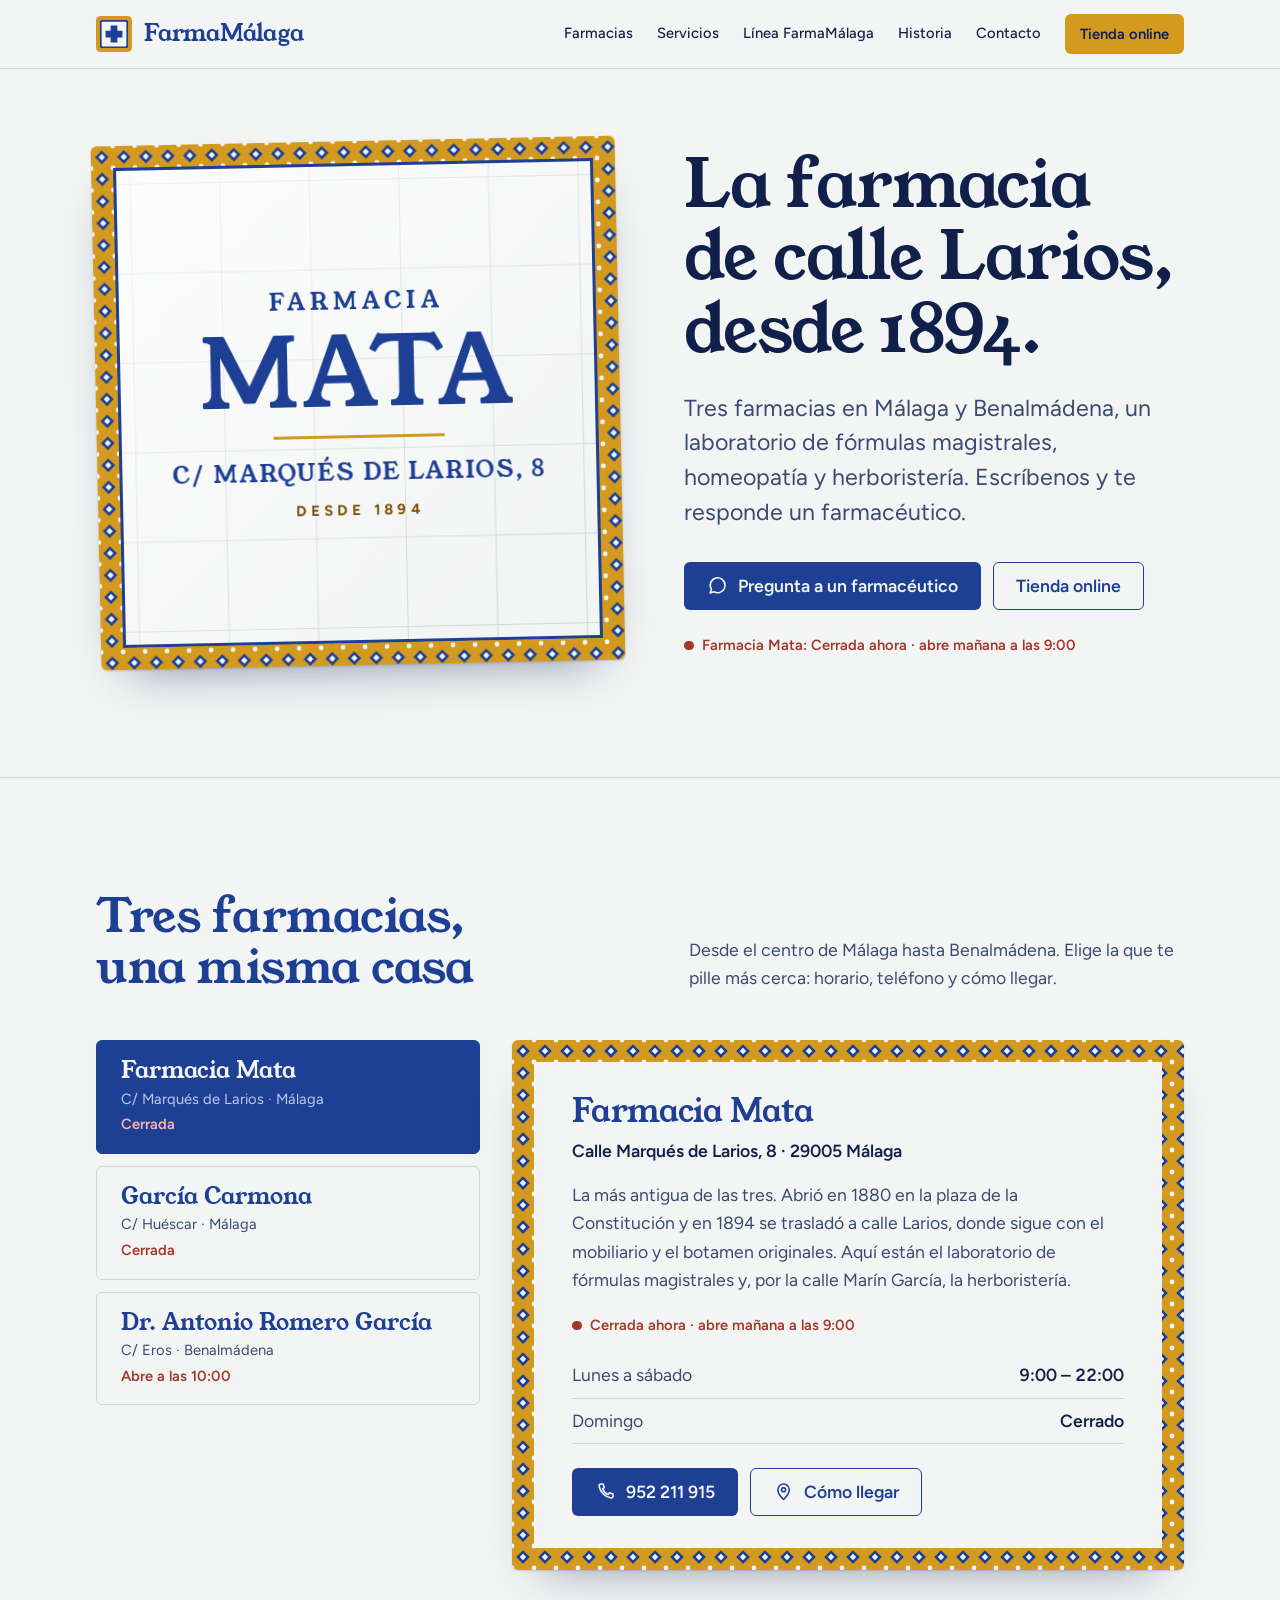
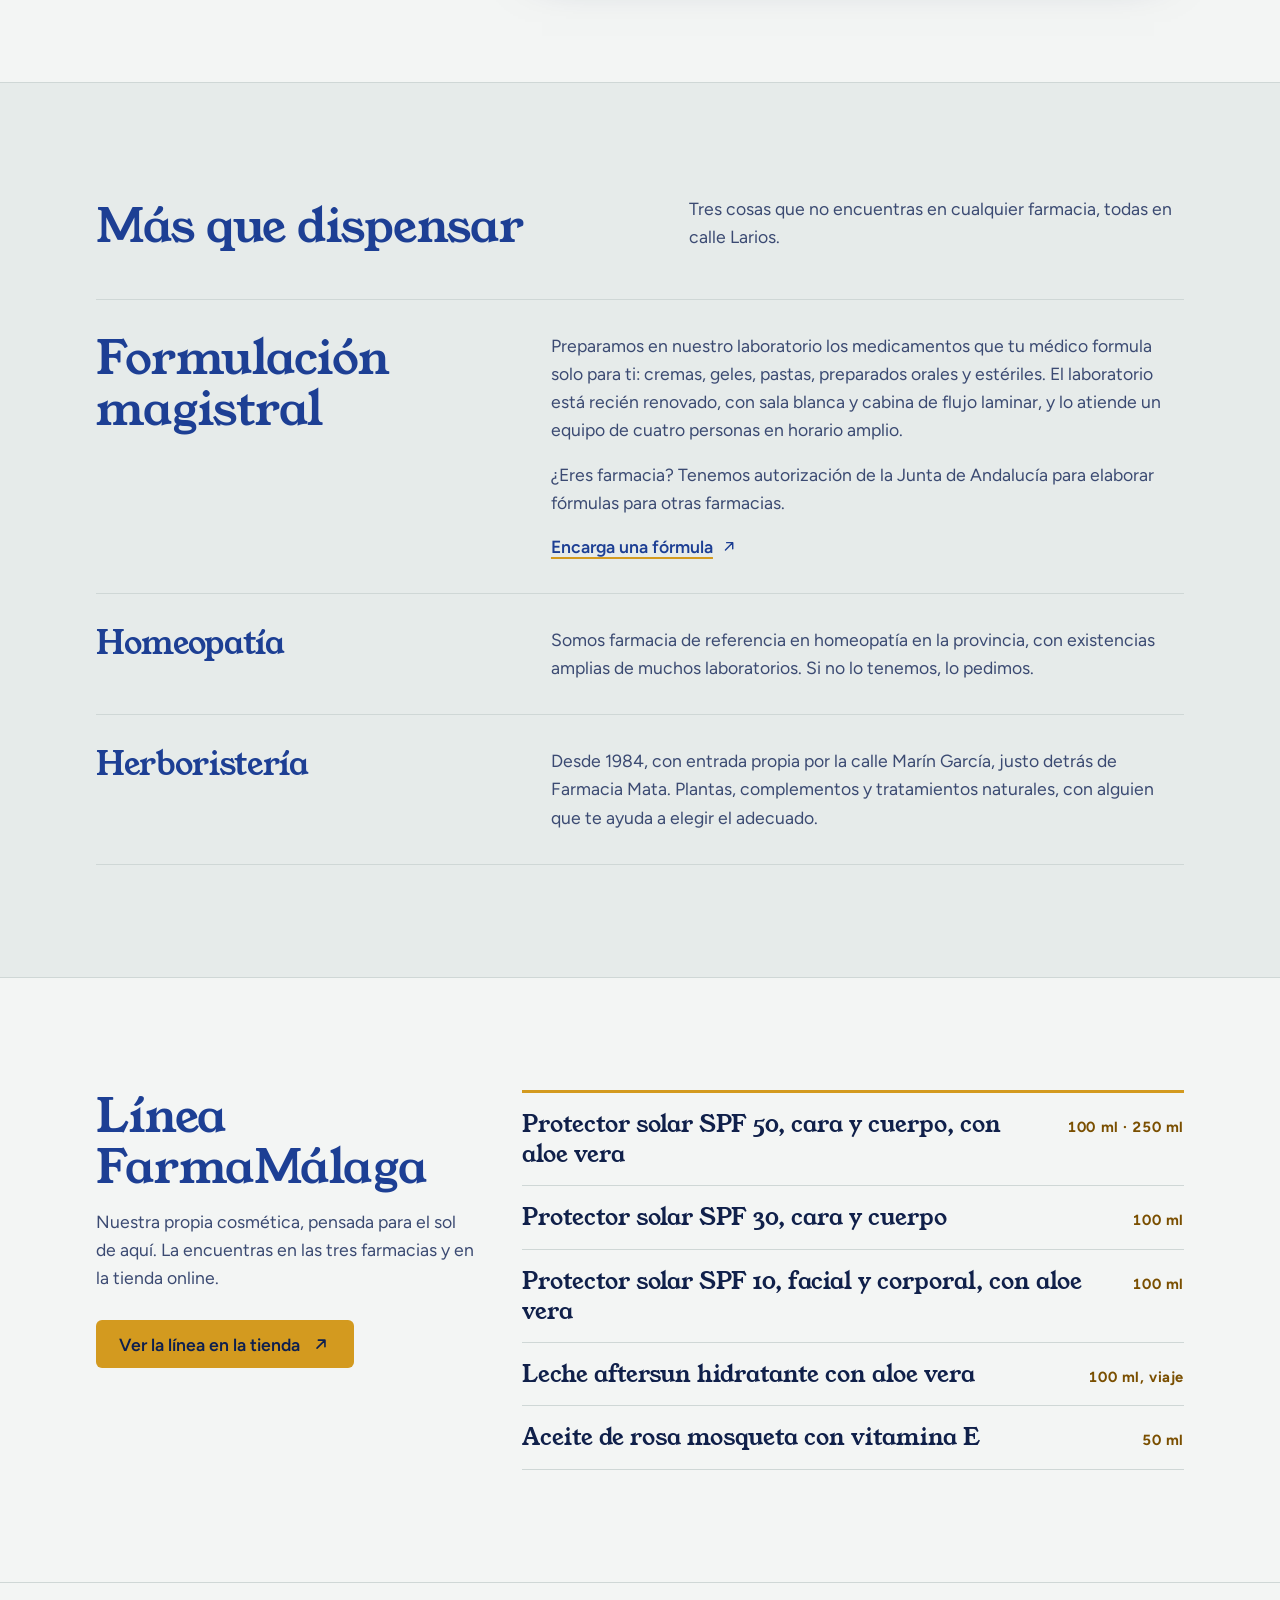
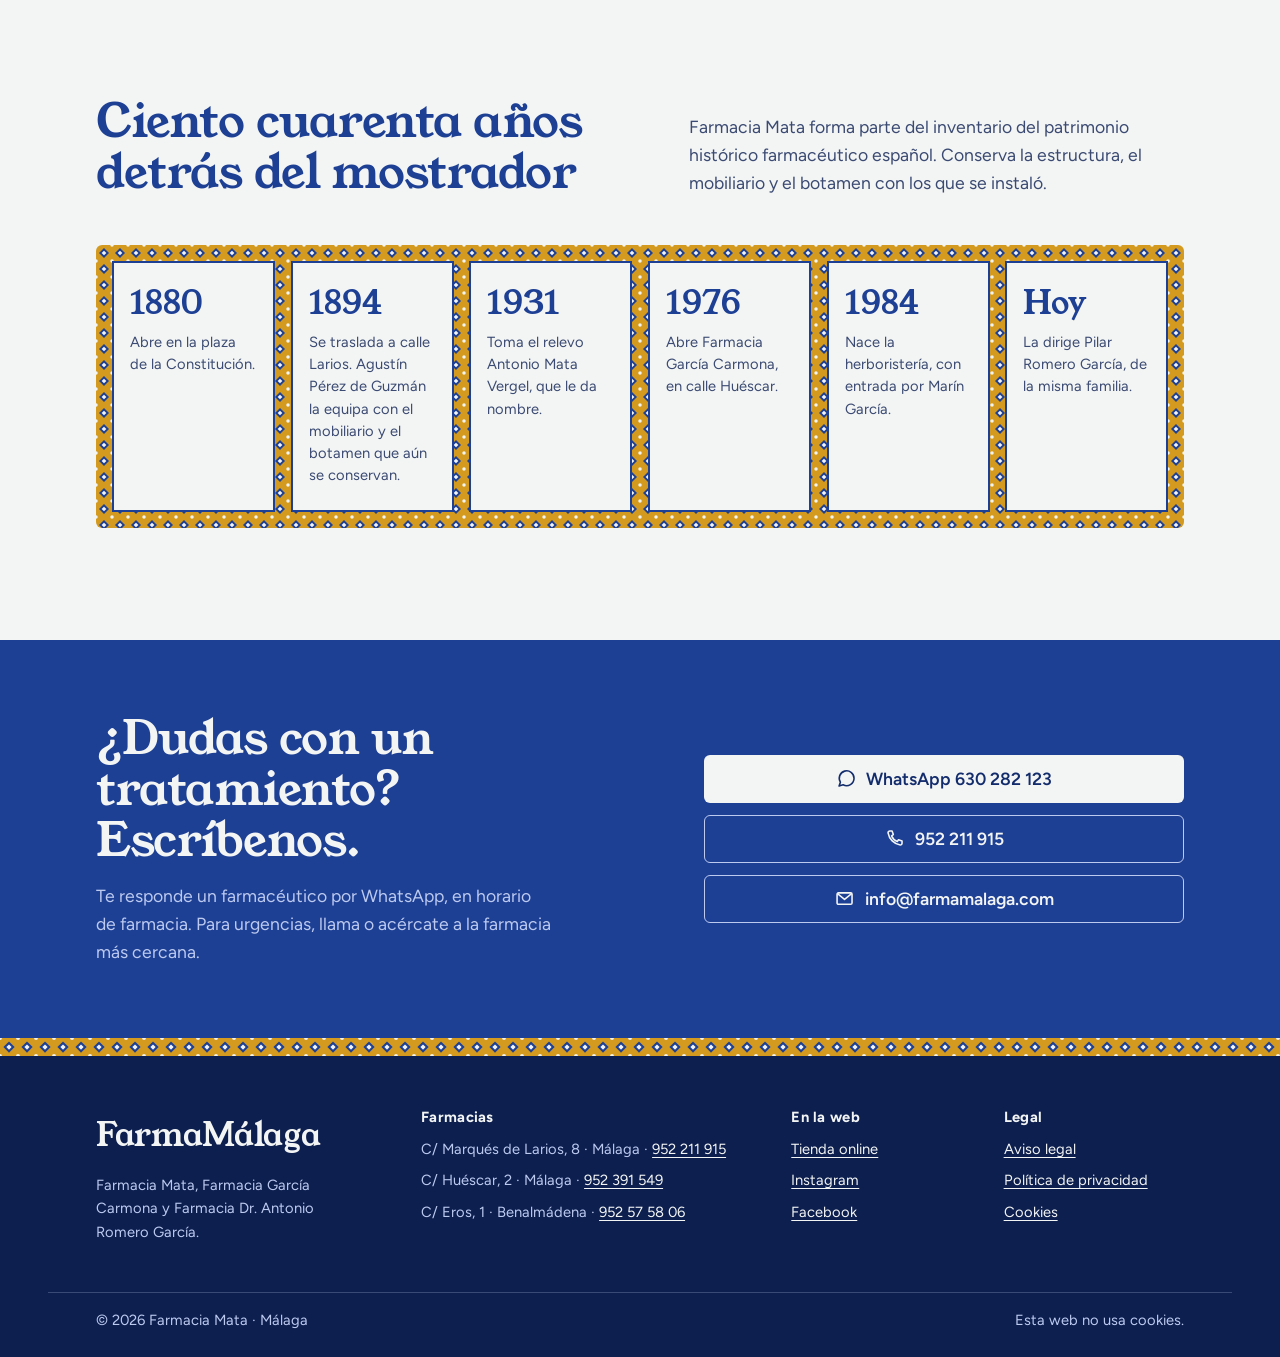
==== commit b07ac5d7: "Prototipo de tienda nueva y animaciones en toda la web Tienda con el mismo mundo de azulejo: catálog" ====
--- a/index.html
+++ b/index.html
@@ -58,7 +58,7 @@
         <a href="#linea">Línea FarmaMálaga</a>
         <a href="#historia">Historia</a>
         <a href="#contacto">Contacto</a>
-        <a class="btn btn--small btn--ochre" data-shop href="https://farmamalaga.com/" rel="noopener">Tienda online<svg aria-hidden="true"><use href="#i-out"/></svg></a>
+        <a class="btn btn--small btn--ochre" data-shop href="tienda.html">Tienda online</a>
       </nav>
     </div>
   </header>
@@ -66,7 +66,7 @@
   <main id="contenido">
     <section class="hero" id="inicio" aria-labelledby="hero-title">
       <div class="wrap hero__grid">
-        <figure class="plaque plaque--hero" aria-label="Placa de azulejo: Farmacia Mata, calle Marqués de Larios 8, desde 1894">
+        <figure class="plaque plaque--hero" data-tilt aria-label="Placa de azulejo: Farmacia Mata, calle Marqués de Larios 8, desde 1894">
           <div class="plaque__field" aria-hidden="true">
             <span class="plaque__small">Farmacia</span>
             <span class="plaque__big">Mata</span>
@@ -83,9 +83,7 @@
             <a class="btn btn--cobalt" data-wa href="https://wa.me/34630282123" rel="noopener">
               <svg aria-hidden="true"><use href="#i-chat"/></svg>Pregunta a un farmacéutico
             </a>
-            <a class="btn btn--line" data-shop href="https://farmamalaga.com/" rel="noopener">
-              Tienda online<svg aria-hidden="true"><use href="#i-out"/></svg>
-            </a>
+            <a class="btn btn--line" data-shop href="tienda.html">Tienda online</a>
           </div>
           <p class="status" data-status="mata"><span class="status__dot" aria-hidden="true"></span><span class="status__text">Farmacia Mata: lunes a sábado de 9:00 a 22:00</span></p>
         </div>
@@ -94,7 +92,7 @@
 
     <section class="section" id="farmacias" aria-labelledby="farmacias-title">
       <div class="wrap">
-        <div class="section-head">
+        <div class="section-head" data-reveal>
           <h2 id="farmacias-title">Tres farmacias, una misma casa</h2>
           <p>Desde el centro de Málaga hasta Benalmádena. Elige la que te pille más cerca: horario, teléfono y cómo llegar.</p>
         </div>
@@ -173,12 +171,12 @@
 
     <section class="section section--deep" id="servicios" aria-labelledby="servicios-title">
       <div class="wrap">
-        <div class="section-head">
+        <div class="section-head" data-reveal>
           <h2 id="servicios-title">Más que dispensar</h2>
           <p>Tres cosas que no encuentras en cualquier farmacia, todas en calle Larios.</p>
         </div>
 
-        <div class="services">
+        <div class="services" data-reveal>
           <article class="service service--lead">
             <h3>Formulación magistral</h3>
             <div class="service__body">
@@ -208,25 +206,25 @@
         <div class="section-head section-head--stack">
           <h2 id="linea-title">Línea FarmaMálaga</h2>
           <p>Nuestra propia cosmética, pensada para el sol de aquí. La encuentras en las tres farmacias y en la tienda online.</p>
-          <a class="btn btn--ochre" data-shop-search="farmamalaga" href="https://farmamalaga.com/busqueda?controller=search&amp;s=farmamalaga" rel="noopener">Ver la línea en la tienda<svg aria-hidden="true"><use href="#i-out"/></svg></a>
-        </div>
-        <ul class="shelf">
-          <li><a data-shop-search="farmamalaga protector solar spf 50" href="https://farmamalaga.com/busqueda?controller=search&amp;s=farmamalaga+protector+solar+spf+50" rel="noopener"><span class="shelf__name">Protector solar SPF 50, cara y cuerpo, con aloe vera</span><span class="shelf__fmt">100 ml · 250 ml</span></a></li>
-          <li><a data-shop-search="farmamalaga protector solar spf 30" href="https://farmamalaga.com/busqueda?controller=search&amp;s=farmamalaga+protector+solar+spf+30" rel="noopener"><span class="shelf__name">Protector solar SPF 30, cara y cuerpo</span><span class="shelf__fmt">100 ml</span></a></li>
-          <li><a data-shop-search="farmamalaga protector solar spf-10" href="https://farmamalaga.com/busqueda?controller=search&amp;s=farmamalaga+protector+solar+spf-10" rel="noopener"><span class="shelf__name">Protector solar SPF 10, facial y corporal, con aloe vera</span><span class="shelf__fmt">100 ml</span></a></li>
-          <li><a data-shop-search="farmamalaga aftersun" href="https://farmamalaga.com/busqueda?controller=search&amp;s=farmamalaga+aftersun" rel="noopener"><span class="shelf__name">Leche aftersun hidratante con aloe vera</span><span class="shelf__fmt">100 ml, viaje</span></a></li>
-          <li><a data-shop-search="farmamalaga rosa mosqueta" href="https://farmamalaga.com/busqueda?controller=search&amp;s=farmamalaga+rosa+mosqueta" rel="noopener"><span class="shelf__name">Aceite de rosa mosqueta con vitamina E</span><span class="shelf__fmt">50 ml</span></a></li>
+          <a class="btn btn--ochre" href="tienda.html?cat=linea">Ver la línea en la tienda<svg aria-hidden="true"><use href="#i-out"/></svg></a>
+        </div>
+        <ul class="shelf" data-reveal>
+          <li><a data-shop-search="farmamalaga protector solar spf 50" href="tienda.html?q=farmamalaga+protector+solar+spf+50"><span class="shelf__name">Protector solar SPF 50, cara y cuerpo, con aloe vera</span><span class="shelf__fmt">100 ml · 250 ml</span></a></li>
+          <li><a data-shop-search="farmamalaga protector solar spf 30" href="tienda.html?q=farmamalaga+protector+solar+spf+30"><span class="shelf__name">Protector solar SPF 30, cara y cuerpo</span><span class="shelf__fmt">100 ml</span></a></li>
+          <li><a data-shop-search="farmamalaga spf 10" href="tienda.html?q=farmamalaga+spf+10"><span class="shelf__name">Protector solar SPF 10, facial y corporal, con aloe vera</span><span class="shelf__fmt">100 ml</span></a></li>
+          <li><a data-shop-search="farmamalaga aftersun" href="tienda.html?q=farmamalaga+aftersun"><span class="shelf__name">Leche aftersun hidratante con aloe vera</span><span class="shelf__fmt">100 ml, viaje</span></a></li>
+          <li><a data-shop-search="farmamalaga rosa mosqueta" href="tienda.html?q=farmamalaga+rosa+mosqueta"><span class="shelf__name">Aceite de rosa mosqueta con vitamina E</span><span class="shelf__fmt">50 ml</span></a></li>
         </ul>
       </div>
     </section>
 
     <section class="section section--history" id="historia" aria-labelledby="historia-title">
       <div class="wrap">
-        <div class="section-head">
+        <div class="section-head" data-reveal>
           <h2 id="historia-title">Ciento cuarenta años detrás del mostrador</h2>
           <p>Farmacia Mata forma parte del inventario del patrimonio histórico farmacéutico español. Conserva la estructura, el mobiliario y el botamen con los que se instaló.</p>
         </div>
-        <ol class="timeline">
+        <ol class="timeline" data-reveal>
           <li><span class="timeline__year">1880</span><p>Abre en la plaza de la Constitución.</p></li>
           <li><span class="timeline__year">1894</span><p>Se traslada a calle Larios. Agustín Pérez de Guzmán la equipa con el mobiliario y el botamen que aún se conservan.</p></li>
           <li><span class="timeline__year">1931</span><p>Toma el relevo Antonio Mata Vergel, que le da nombre.</p></li>
@@ -269,7 +267,7 @@
       <div>
         <h2 class="footer__h">En la web</h2>
         <ul>
-          <li><a data-shop href="https://farmamalaga.com/" rel="noopener">Tienda online</a></li>
+          <li><a data-shop href="tienda.html">Tienda online</a></li>
           <li><a href="https://www.instagram.com/farmacia_mata/" rel="noopener">Instagram</a></li>
           <li><a href="https://www.facebook.com/farmamalaga/" rel="noopener">Facebook</a></li>
         </ul>
--- a/css/styles.css
+++ b/css/styles.css
@@ -375,3 +375,86 @@
   .btn:active, .tile-tab:active { transform: none; }
   .js .nav { translate: 0 0 !important; }
 }
+
+/* ===================== Motion ===================== */
+/* Hero entrance: one choreography. Lead = plaque (lands with its tilt), support = heading wipe, then lede/actions/status. */
+.js .hero .plaque--hero { animation: plaque-land 900ms var(--ease-out) both; }
+.js .hero h1 { animation: wipe-in 900ms var(--ease-out) 140ms both; }
+.js .hero__lede { animation: rise-in 700ms var(--ease-out) 320ms both; }
+.js .hero__copy .actions { animation: rise-in 700ms var(--ease-out) 400ms both; }
+.js .hero__copy .status { animation: rise-in 700ms var(--ease-out) 460ms both; }
+.js .plaque--hero .plaque__big { animation: letters-in 1100ms var(--ease-out) 180ms both; }
+.js .plaque--hero .plaque__rule { animation: rule-draw 700ms var(--ease-out) 520ms both; transform-origin: center; }
+@keyframes plaque-land {
+  from { opacity: 0; transform: translateY(32px) rotate(-5deg) scale(0.94); filter: blur(4px); }
+  to { opacity: 1; transform: none; filter: none; }
+}
+@keyframes wipe-in {
+  from { clip-path: inset(0 100% 0 0); filter: blur(6px); transform: translateX(-8px); }
+  to { clip-path: inset(0 -5% 0 0); filter: none; transform: none; }
+}
+@keyframes rise-in { from { opacity: 0; transform: translateY(12px); } to { opacity: 1; transform: none; } }
+@keyframes letters-in { from { letter-spacing: 0.3em; opacity: 0; } to { letter-spacing: 0.04em; opacity: 1; } }
+@keyframes rule-draw { from { transform: scaleX(0); } to { transform: scaleX(1); } }
+
+/* Plaque follows the pointer like a tile held in the hand; sheen slides across the glaze. */
+.plaque--hero { transform-style: preserve-3d; will-change: transform; }
+.plaque--hero.is-tilting { animation: none !important; }
+.plaque--hero .plaque__field { background-position: var(--sheen-x, 0%) var(--sheen-y, 0%), center, center; background-size: 220% 220%, var(--tile) var(--tile), var(--tile) var(--tile); }
+
+/* Open-now dot breathes, rarely */
+.status[data-state="open"] .status__dot { position: relative; }
+.status[data-state="open"] .status__dot::after {
+  content: ""; position: absolute; inset: -3px; border-radius: 50%;
+  border: 2px solid var(--open); opacity: 0;
+  animation: breathe 4.2s ease-out 2.5s infinite;
+}
+@keyframes breathe { 0% { transform: scale(0.6); opacity: 0.7; } 35% { transform: scale(2.1); opacity: 0; } 100% { opacity: 0; } }
+
+/* Header lifts once the page scrolls */
+.site-header { transition: box-shadow 260ms ease-out, background-color 260ms ease-out; }
+.site-header.is-scrolled { box-shadow: 0 10px 30px -22px rgba(13, 31, 79, 0.55); }
+
+/* Scroll reveals: content is visible without JS; .js hides only until the observer marks it */
+.js [data-reveal]:not(.in-view) { opacity: 0.001; }
+.js .section-head[data-reveal].in-view h2 { animation: wipe-in 820ms var(--ease-out) both; }
+.js .section-head[data-reveal].in-view p { animation: rise-in 700ms var(--ease-out) 160ms both; }
+.js .section-head[data-reveal].in-view .btn { animation: rise-in 700ms var(--ease-out) 240ms both; }
+.js [data-reveal].in-view { opacity: 1; }
+/* timeline tiles turn over one after another, quick at the start, slower at the end */
+.js .timeline[data-reveal] li { backface-visibility: hidden; }
+.js .timeline[data-reveal].in-view li { animation: tile-flip 760ms var(--ease-out) both; }
+.js .timeline[data-reveal].in-view li:nth-child(2) { animation-delay: 90ms; }
+.js .timeline[data-reveal].in-view li:nth-child(3) { animation-delay: 170ms; }
+.js .timeline[data-reveal].in-view li:nth-child(4) { animation-delay: 240ms; }
+.js .timeline[data-reveal].in-view li:nth-child(5) { animation-delay: 300ms; }
+.js .timeline[data-reveal].in-view li:nth-child(6) { animation-delay: 350ms; }
+.timeline { perspective: 1200px; }
+@keyframes tile-flip { from { transform: rotateY(-95deg); opacity: 0; } 60% { opacity: 1; } to { transform: none; opacity: 1; } }
+/* shelf rows slide along the ochre rule */
+.js .shelf[data-reveal].in-view { animation: rule-in 700ms var(--ease-out) both; }
+@keyframes rule-in { from { border-top-color: transparent; } }
+.js .shelf[data-reveal].in-view li { animation: slide-in 620ms var(--ease-out) both; }
+.js .shelf[data-reveal].in-view li:nth-child(2) { animation-delay: 60ms; }
+.js .shelf[data-reveal].in-view li:nth-child(3) { animation-delay: 110ms; }
+.js .shelf[data-reveal].in-view li:nth-child(4) { animation-delay: 150ms; }
+.js .shelf[data-reveal].in-view li:nth-child(5) { animation-delay: 180ms; }
+@keyframes slide-in { from { opacity: 0; transform: translateX(-18px); } to { opacity: 1; transform: none; } }
+.shelf a .shelf__name { transition: color 160ms ease-out, transform 240ms var(--ease-out); display: inline-block; }
+@media (hover: hover) { .shelf a:hover .shelf__name { transform: translateX(6px); } }
+/* services rows rise in sequence */
+.js .services[data-reveal].in-view .service { animation: rise-in 700ms var(--ease-out) both; }
+.js .services[data-reveal].in-view .service:nth-child(2) { animation-delay: 90ms; }
+.js .services[data-reveal].in-view .service:nth-child(3) { animation-delay: 160ms; }
+
+/* CTA band: the ochre strip runs in when it arrives */
+.cta { position: relative; overflow: hidden; }
+
+@media (prefers-reduced-motion: reduce) {
+  .js .hero .plaque--hero, .js .hero h1, .js .hero__lede, .js .hero__copy .actions, .js .hero__copy .status,
+  .js .plaque--hero .plaque__big, .js .plaque--hero .plaque__rule,
+  .js [data-reveal].in-view, .js [data-reveal].in-view * { animation: fade-only 200ms ease-out both !important; animation-delay: 0ms !important; }
+  @keyframes fade-only { from { opacity: 0; } to { opacity: 1; } }
+  .status[data-state="open"] .status__dot::after { animation: none; }
+  .shelf a:hover .shelf__name { transform: none; }
+}
